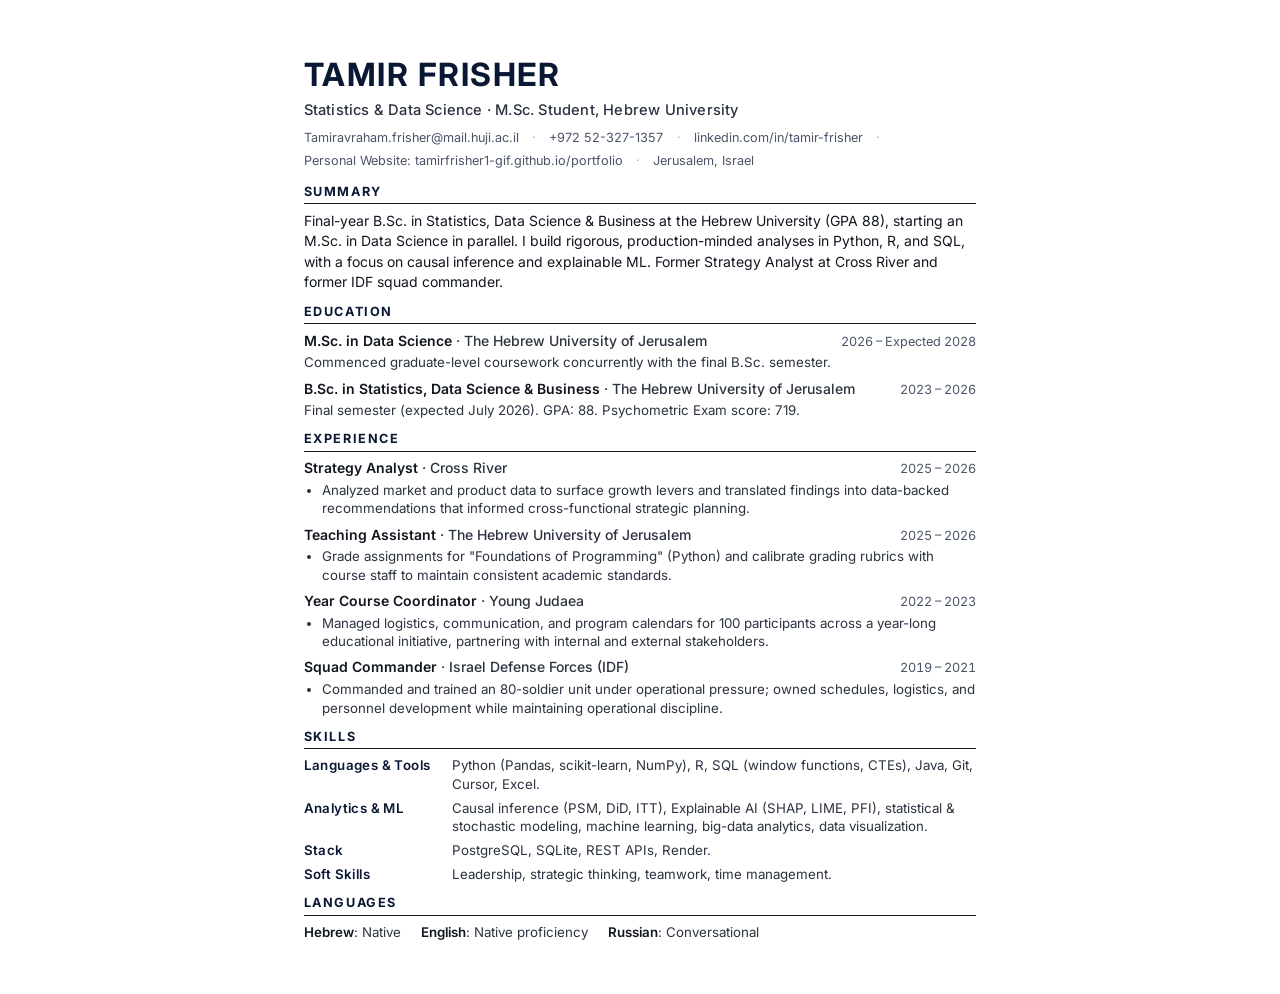
==== cv.html @ d7b19a42 "Refine navigation behavior and add CV file. This keeps a single floating menu, removes redundant con" ====
<!DOCTYPE html>
<html lang="en">
  <head>
    <meta charset="UTF-8" />
    <meta name="viewport" content="width=device-width, initial-scale=1.0" />
    <title>Tamir Frisher | CV</title>
    <meta
      name="description"
      content="CV of Tamir Frisher: Statistics & Data Science student at the Hebrew University. Causal inference, explainable ML, Python, R, SQL."
    />
    <meta name="author" content="Tamir Frisher" />
    <meta name="robots" content="index,follow" />
    <link rel="preconnect" href="https://fonts.googleapis.com" />
    <link rel="preconnect" href="https://fonts.gstatic.com" crossorigin />
    <link
      href="https://fonts.googleapis.com/css2?family=Inter:wght@400;500;600;700&display=swap"
      rel="stylesheet"
    />
    <style>
      @page {
        size: A4;
        margin: 14mm;
      }

      :root {
        --ink: #11161f;
        --ink-soft: #2c3340;
        --muted: #4a5568;
        --rule: #11161f;
        --accent: #0b1834;
        --paper: #ffffff;
      }

      * {
        box-sizing: border-box;
        margin: 0;
        padding: 0;
      }

      html,
      body {
        background: var(--paper);
        color: var(--ink);
      }

      body {
        font-family: "Inter", system-ui, -apple-system, "Segoe UI", Arial,
          sans-serif;
        font-weight: 400;
        font-size: 10.5pt;
        line-height: 1.4;
        -webkit-font-smoothing: antialiased;
        text-rendering: optimizeLegibility;
      }

      .page {
        max-width: 210mm;
        margin: 0 auto;
        padding: 14mm 16mm;
        background: var(--paper);
      }

      a {
        color: var(--ink);
        text-decoration: none;
        border-bottom: 1px solid rgba(17, 22, 31, 0.25);
      }

      a:hover {
        border-bottom-color: var(--ink);
      }

      header.cv-head {
        margin-bottom: 10pt;
      }

      .name {
        font-family: "Inter", sans-serif;
        font-size: 24pt;
        font-weight: 700;
        letter-spacing: 1.5px;
        color: var(--accent);
        text-transform: uppercase;
      }

      .headline {
        font-size: 11pt;
        font-weight: 500;
        color: var(--ink-soft);
        margin-top: 2pt;
        letter-spacing: 0.2px;
      }

      .contact {
        margin-top: 6pt;
        font-size: 9.5pt;
        color: var(--muted);
        display: flex;
        flex-wrap: wrap;
        gap: 4pt 10pt;
      }

      .contact .sep {
        color: rgba(74, 85, 104, 0.5);
      }

      .contact a {
        color: var(--muted);
        border-bottom-color: rgba(74, 85, 104, 0.35);
      }

      section {
        margin-top: 8pt;
      }

      h2 {
        font-size: 9.5pt;
        font-weight: 700;
        text-transform: uppercase;
        letter-spacing: 1.6px;
        color: var(--accent);
        border-bottom: 1px solid var(--rule);
        padding-bottom: 2pt;
        margin-bottom: 5pt;
      }

      .summary {
        font-size: 10.5pt;
        color: var(--ink);
        line-height: 1.45;
      }

      .row {
        display: flex;
        justify-content: space-between;
        align-items: baseline;
        gap: 12pt;
      }

      .row + .row,
      .entry + .entry {
        margin-top: 5pt;
      }

      .entry .row .left {
        font-weight: 600;
        font-size: 10.5pt;
        color: var(--ink);
      }

      .entry .row .left .org {
        font-weight: 500;
        color: var(--ink-soft);
      }

      .entry .row .right {
        font-size: 9.5pt;
        color: var(--muted);
        white-space: nowrap;
        font-variant-numeric: tabular-nums;
      }

      .entry .desc {
        margin-top: 2pt;
        font-size: 10pt;
        color: var(--ink-soft);
        line-height: 1.4;
      }

      .entry ul {
        margin-top: 2pt;
        padding-left: 14pt;
      }

      .entry li {
        font-size: 10pt;
        color: var(--ink-soft);
        line-height: 1.4;
        margin-top: 1pt;
      }

      .projects .entry .desc strong {
        color: var(--ink);
      }

      .projects .meta {
        font-size: 9pt;
        color: var(--muted);
        margin-top: 1pt;
        font-style: italic;
      }

      .skills-grid {
        display: grid;
        grid-template-columns: 130px 1fr;
        column-gap: 14pt;
        row-gap: 4pt;
        font-size: 10pt;
      }

      .skills-grid dt {
        color: var(--accent);
        font-weight: 600;
        letter-spacing: 0.4px;
      }

      .skills-grid dd {
        color: var(--ink-soft);
      }

      .langs {
        font-size: 10pt;
        color: var(--ink-soft);
      }

      .langs span {
        margin-right: 12pt;
      }

      .langs strong {
        color: var(--ink);
        font-weight: 600;
      }

      @media print {
        body {
          font-size: 10pt;
        }

        .page {
          padding: 0;
          max-width: none;
        }

        a {
          color: var(--ink);
          border-bottom: none;
        }

        .contact a {
          color: var(--muted);
        }

        .entry {
          break-inside: avoid;
          page-break-inside: avoid;
        }

        h2 {
          break-after: avoid;
          page-break-after: avoid;
        }
      }

      @media screen and (max-width: 820px) {
        .page {
          padding: 18px;
        }

        .row {
          flex-direction: column;
          align-items: flex-start;
          gap: 2px;
        }

        .skills-grid {
          grid-template-columns: 1fr;
          row-gap: 6pt;
        }

        .skills-grid dt {
          margin-top: 4pt;
        }
      }
    </style>
  </head>
  <body>
    <main class="page">
      <header class="cv-head">
        <h1 class="name">Tamir Frisher</h1>
        <p class="headline">
          Statistics &amp; Data Science · M.Sc. Student, Hebrew University
        </p>
        <div class="contact">
          <span>Tamiravraham.frisher@mail.huji.ac.il</span>
          <span class="sep">·</span>
          <span>+972 52-327-1357</span>
          <span class="sep">·</span>
          <span>linkedin.com/in/tamir-frisher</span>
          <span class="sep">·</span>
          <span>Personal Website: tamirfrisher1-gif.github.io/portfolio</span>
          <span class="sep">·</span>
          <span>Jerusalem, Israel</span>
        </div>
      </header>

      <section aria-labelledby="summary-heading">
        <h2 id="summary-heading">Summary</h2>
        <p class="summary">
          Final-year B.Sc. in Statistics, Data Science &amp; Business at the
          Hebrew University (GPA 88), starting an M.Sc. in Data Science in
          parallel. I build rigorous, production-minded analyses in Python,
          R, and SQL, with a focus on causal inference and explainable ML.
          Former Strategy Analyst at Cross River and former IDF squad commander.
        </p>
      </section>

      <section aria-labelledby="education-heading">
        <h2 id="education-heading">Education</h2>

        <div class="entry">
          <div class="row">
            <div class="left">
              M.Sc. in Data Science<span class="org">
                · The Hebrew University of Jerusalem</span
              >
            </div>
            <div class="right">2026 – Expected 2028</div>
          </div>
          <p class="desc">
            Commenced graduate-level coursework concurrently with the final
            B.Sc. semester.
          </p>
        </div>

        <div class="entry">
          <div class="row">
            <div class="left">
              B.Sc. in Statistics, Data Science &amp; Business<span
                class="org"
              >
                · The Hebrew University of Jerusalem</span
              >
            </div>
            <div class="right">2023 – 2026</div>
          </div>
          <p class="desc">
            Final semester (expected July 2026). GPA: 88. Psychometric Exam
            score: 719.
          </p>
        </div>
      </section>

      <section aria-labelledby="experience-heading">
        <h2 id="experience-heading">Experience</h2>

        <div class="entry">
          <div class="row">
            <div class="left">
              Strategy Analyst<span class="org"> · Cross River</span>
            </div>
            <div class="right">2025 – 2026</div>
          </div>
          <ul>
            <li>
              Analyzed market and product data to surface growth levers and
              translated findings into data-backed recommendations that
              informed cross-functional strategic planning.
            </li>
          </ul>
        </div>

        <div class="entry">
          <div class="row">
            <div class="left">
              Teaching Assistant<span class="org">
                · The Hebrew University of Jerusalem</span
              >
            </div>
            <div class="right">2025 – 2026</div>
          </div>
          <ul>
            <li>
              Grade assignments for "Foundations of Programming" (Python)
              and calibrate grading rubrics with course staff to maintain
              consistent academic standards.
            </li>
          </ul>
        </div>

        <div class="entry">
          <div class="row">
            <div class="left">
              Year Course Coordinator<span class="org">
                · Young Judaea</span
              >
            </div>
            <div class="right">2022 – 2023</div>
          </div>
          <ul>
            <li>
              Managed logistics, communication, and program calendars for
              100 participants across a year-long educational initiative,
              partnering with internal and external stakeholders.
            </li>
          </ul>
        </div>

        <div class="entry">
          <div class="row">
            <div class="left">
              Squad Commander<span class="org">
                · Israel Defense Forces (IDF)</span
              >
            </div>
            <div class="right">2019 – 2021</div>
          </div>
          <ul>
            <li>
              Commanded and trained an 80-soldier unit under operational
              pressure; owned schedules, logistics, and personnel
              development while maintaining operational discipline.
            </li>
          </ul>
        </div>
      </section>

      <section aria-labelledby="skills-heading">
        <h2 id="skills-heading">Skills</h2>
        <dl class="skills-grid">
          <dt>Languages &amp; Tools</dt>
          <dd>
            Python (Pandas, scikit-learn, NumPy), R, SQL (window functions,
            CTEs), Java, Git, Cursor, Excel.
          </dd>
          <dt>Analytics &amp; ML</dt>
          <dd>
            Causal inference (PSM, DiD, ITT), Explainable AI (SHAP, LIME,
            PFI), statistical &amp; stochastic modeling, machine learning,
            big-data analytics, data visualization.
          </dd>
          <dt>Stack</dt>
          <dd>
            PostgreSQL, SQLite, REST APIs, Render.
          </dd>
          <dt>Soft Skills</dt>
          <dd>
            Leadership, strategic thinking, teamwork, time management.
          </dd>
        </dl>
      </section>

      <section aria-labelledby="languages-heading">
        <h2 id="languages-heading">Languages</h2>
        <p class="langs">
          <span><strong>Hebrew</strong>: Native</span>
          <span><strong>English</strong>: Native proficiency</span>
          <span><strong>Russian</strong>: Conversational</span>
        </p>
      </section>
    </main>
  </body>
</html>
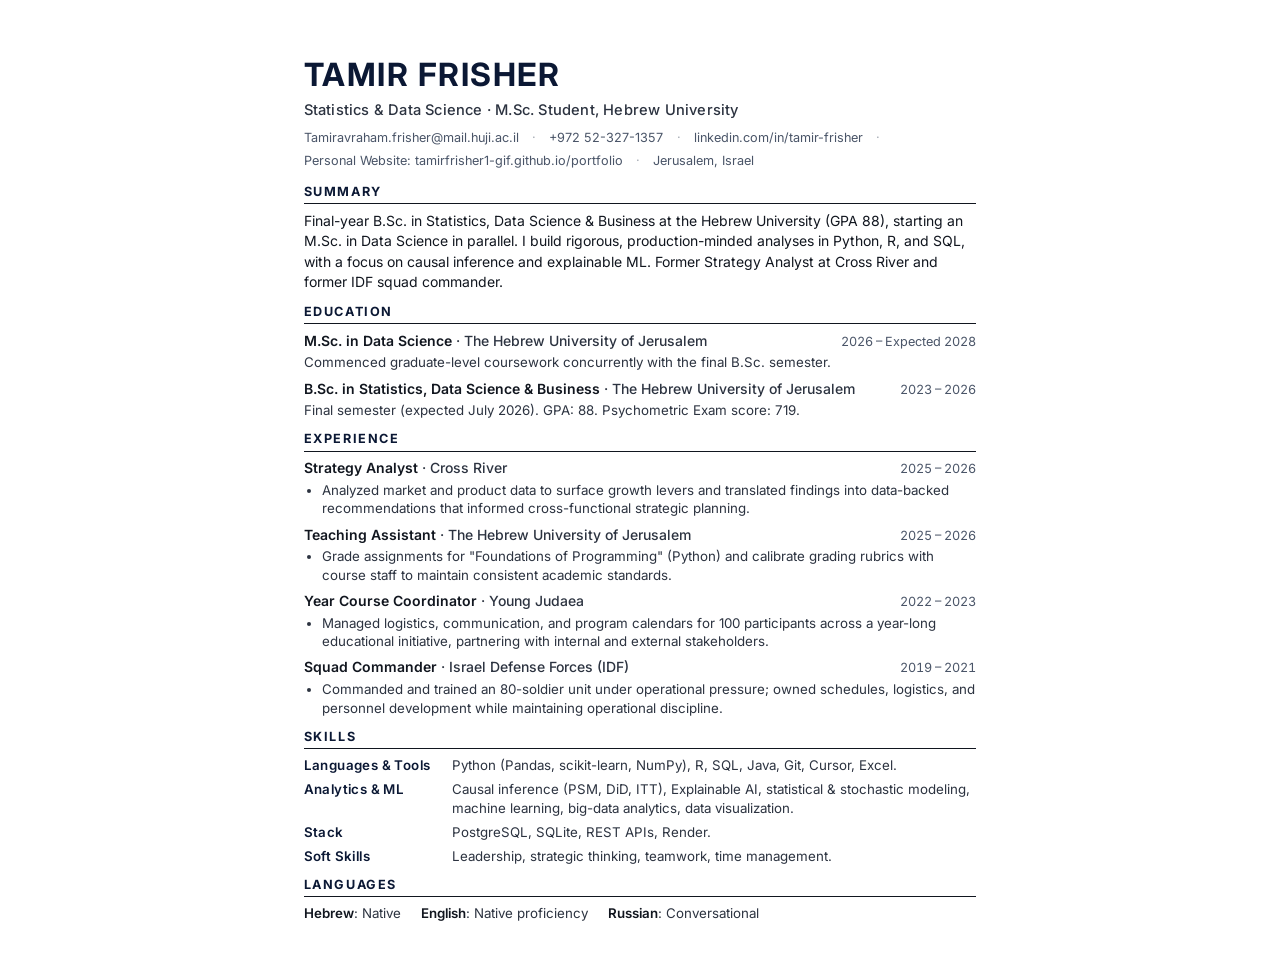
==== commit 1a0d2558: "Remove detailed parenthetical skill labels from CV Made-with: Cursor" ====
--- a/cv.html
+++ b/cv.html
@@ -420,14 +420,14 @@
         <dl class="skills-grid">
           <dt>Languages &amp; Tools</dt>
           <dd>
-            Python (Pandas, scikit-learn, NumPy), R, SQL (window functions,
-            CTEs), Java, Git, Cursor, Excel.
+            Python (Pandas, scikit-learn, NumPy), R, SQL, Java, Git, Cursor,
+            Excel.
           </dd>
           <dt>Analytics &amp; ML</dt>
           <dd>
-            Causal inference (PSM, DiD, ITT), Explainable AI (SHAP, LIME,
-            PFI), statistical &amp; stochastic modeling, machine learning,
-            big-data analytics, data visualization.
+            Causal inference (PSM, DiD, ITT), Explainable AI, statistical
+            &amp; stochastic modeling, machine learning, big-data analytics,
+            data visualization.
           </dd>
           <dt>Stack</dt>
           <dd>
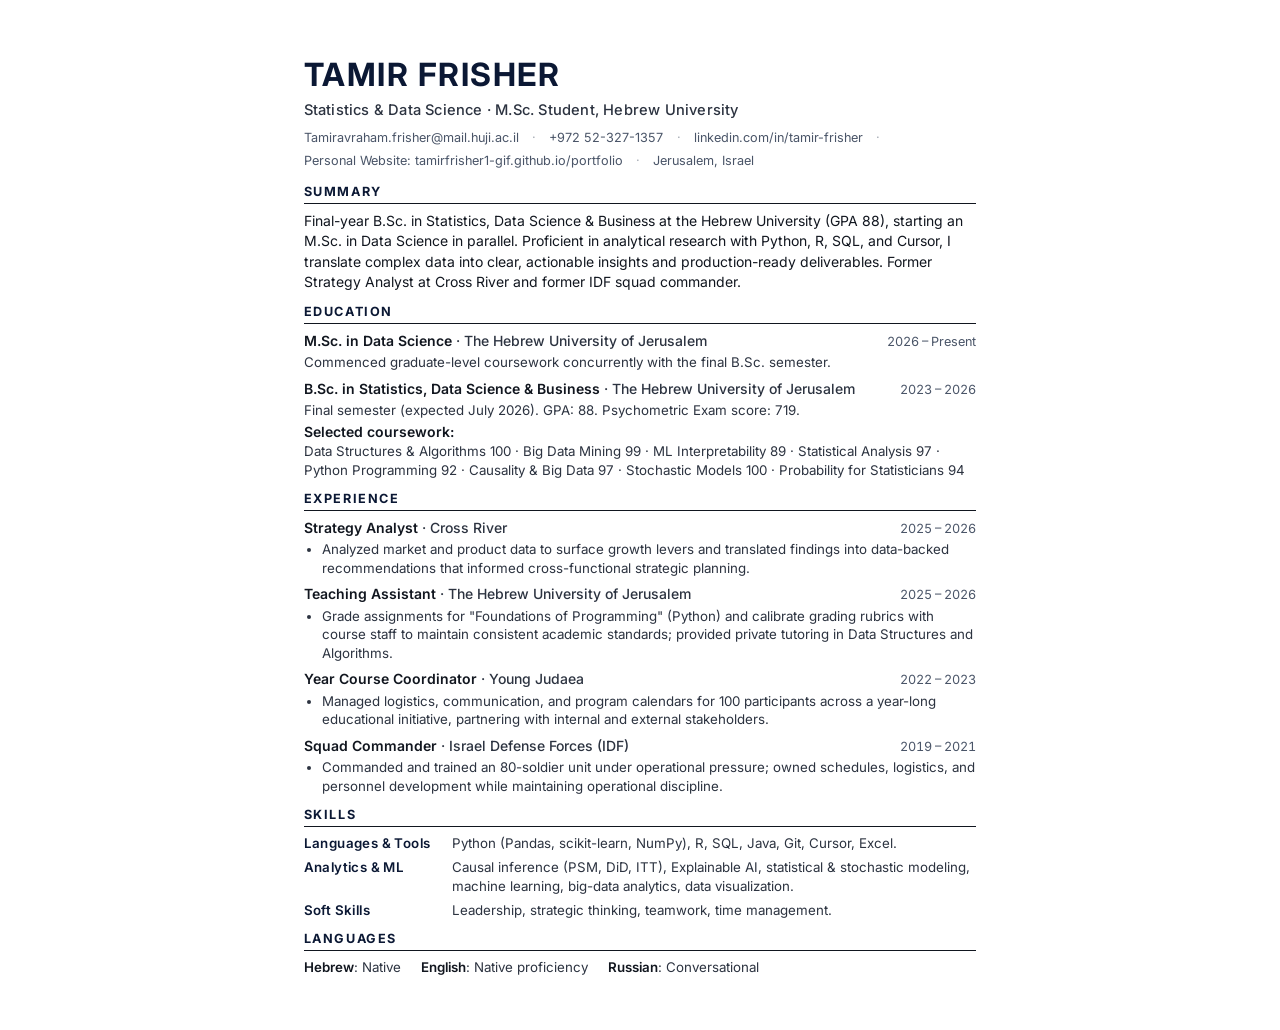
==== commit ca6b6749: "Add top coursework grades, update summary and TA description Co-authored-by: Cursor <cursoragent@cur" ====
--- a/cv.html
+++ b/cv.html
@@ -167,6 +167,20 @@
         line-height: 1.4;
       }
 
+      .coursework-label {
+        display: block;
+        font-size: 10.5pt;
+        font-weight: 600;
+        color: var(--ink);
+        margin-top: 2pt;
+      }
+
+      .coursework-list {
+        display: block;
+        font-size: 10pt;
+        line-height: 1.4;
+      }
+
       .entry ul {
         margin-top: 2pt;
         padding-left: 14pt;
@@ -299,8 +313,9 @@
         <p class="summary">
           Final-year B.Sc. in Statistics, Data Science &amp; Business at the
           Hebrew University (GPA 88), starting an M.Sc. in Data Science in
-          parallel. I build rigorous, production-minded analyses in Python,
-          R, and SQL, with a focus on causal inference and explainable ML.
+          parallel. Proficient in analytical research with Python, R, SQL, and
+          Cursor, I translate complex data into clear, actionable insights
+          and production-ready deliverables.
           Former Strategy Analyst at Cross River and former IDF squad commander.
         </p>
       </section>
@@ -315,7 +330,7 @@
                 · The Hebrew University of Jerusalem</span
               >
             </div>
-            <div class="right">2026 – Expected 2028</div>
+            <div class="right">2026 – Present</div>
           </div>
           <p class="desc">
             Commenced graduate-level coursework concurrently with the final
@@ -336,7 +351,14 @@
           </div>
           <p class="desc">
             Final semester (expected July 2026). GPA: 88. Psychometric Exam
-            score: 719.
+            score: 719.<br />
+            <span class="coursework-label">Selected coursework:</span>
+            <span class="coursework-list">
+              Data Structures &amp; Algorithms 100 · Big Data Mining 99 ·
+              ML Interpretability 89 · Statistical Analysis 97 ·
+              Python Programming 92 · Causality &amp; Big Data 97 ·
+              Stochastic Models 100 · Probability for Statisticians 94
+            </span>
           </p>
         </div>
       </section>
@@ -373,7 +395,8 @@
             <li>
               Grade assignments for "Foundations of Programming" (Python)
               and calibrate grading rubrics with course staff to maintain
-              consistent academic standards.
+              consistent academic standards; provided private tutoring
+              in Data Structures and Algorithms.
             </li>
           </ul>
         </div>
@@ -429,10 +452,6 @@
             &amp; stochastic modeling, machine learning, big-data analytics,
             data visualization.
           </dd>
-          <dt>Stack</dt>
-          <dd>
-            PostgreSQL, SQLite, REST APIs, Render.
-          </dd>
           <dt>Soft Skills</dt>
           <dd>
             Leadership, strategic thinking, teamwork, time management.
